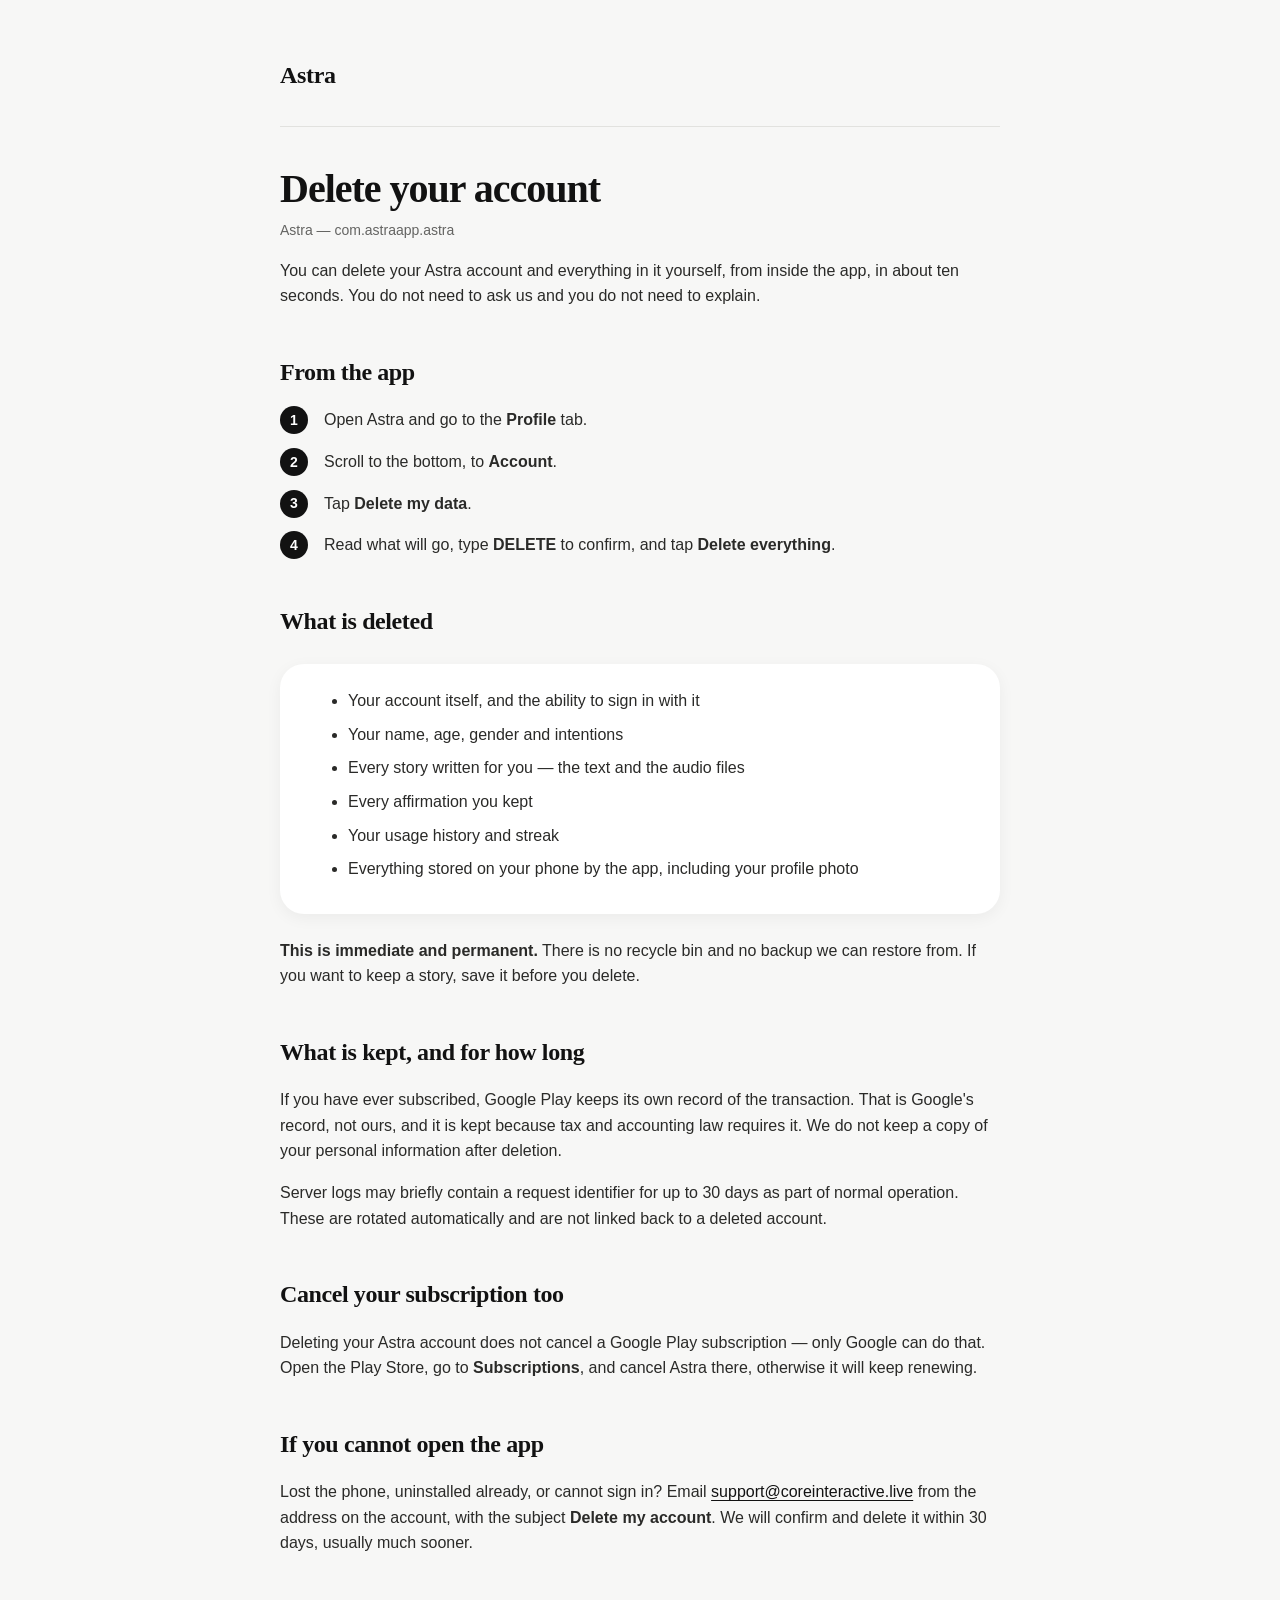
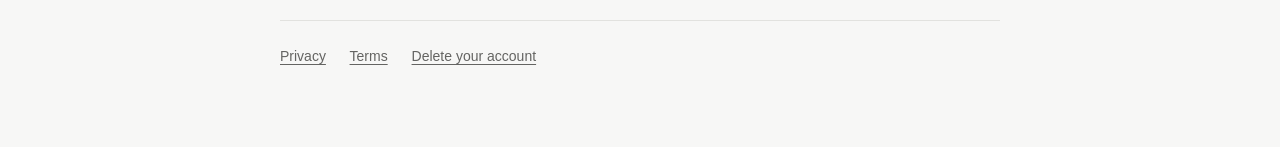
==== delete-account.html @ a24674e2 "Astra policies: privacy, terms, account deletion Served by GitHub Pages so the Play listing and the " ====
<!DOCTYPE html>
<html lang="en">
<head>
<meta charset="utf-8">
<meta name="viewport" content="width=device-width, initial-scale=1">
<title>Delete your Astra account</title>
<link rel="stylesheet" href="legal.css">
</head>
<body>
<main>
  <header><a class="wordmark" href="index.html">Astra</a></header>

  <h1>Delete your account</h1>
  <p class="updated">Astra — com.astraapp.astra</p>

  <p>You can delete your Astra account and everything in it yourself, from
  inside the app, in about ten seconds. You do not need to ask us and you do
  not need to explain.</p>

  <h2>From the app</h2>
  <ol class="steps">
    <li>Open Astra and go to the <strong>Profile</strong> tab.</li>
    <li>Scroll to the bottom, to <strong>Account</strong>.</li>
    <li>Tap <strong>Delete my data</strong>.</li>
    <li>Read what will go, type <strong>DELETE</strong> to confirm, and tap
    <strong>Delete everything</strong>.</li>
  </ol>

  <h2>What is deleted</h2>
  <div class="card">
    <ul style="margin:0">
      <li>Your account itself, and the ability to sign in with it</li>
      <li>Your name, age, gender and intentions</li>
      <li>Every story written for you — the text and the audio files</li>
      <li>Every affirmation you kept</li>
      <li>Your usage history and streak</li>
      <li>Everything stored on your phone by the app, including your profile
      photo</li>
    </ul>
  </div>

  <p><strong>This is immediate and permanent.</strong> There is no recycle bin
  and no backup we can restore from. If you want to keep a story, save it
  before you delete.</p>

  <h2>What is kept, and for how long</h2>
  <p>If you have ever subscribed, Google Play keeps its own record of the
  transaction. That is Google's record, not ours, and it is kept because tax and
  accounting law requires it. We do not keep a copy of your personal
  information after deletion.</p>
  <p>Server logs may briefly contain a request identifier for up to 30 days as
  part of normal operation. These are rotated automatically and are not linked
  back to a deleted account.</p>

  <h2>Cancel your subscription too</h2>
  <p>Deleting your Astra account does not cancel a Google Play subscription —
  only Google can do that. Open the Play Store, go to
  <strong>Subscriptions</strong>, and cancel Astra there, otherwise it will keep
  renewing.</p>

  <h2>If you cannot open the app</h2>
  <p>Lost the phone, uninstalled already, or cannot sign in? Email
  <a href="mailto:support@coreinteractive.live">support@coreinteractive.live</a> from the
  address on the account, with the subject <strong>Delete my account</strong>.
  We will confirm and delete it within 30 days, usually much sooner.</p>

  <footer>
    <a href="privacy.html">Privacy</a>
    <a href="terms.html">Terms</a>
    <a href="delete-account.html">Delete your account</a>
  </footer>
</main>
</body>
</html>
---- legal.css ----
/* Shared styling for the legal pages, matching the app: ink on paper. */
:root {
  --ink: #121212;
  --dim: #646462;
  --line: #e2e2df;
  --paper: #f7f7f6;
}

* { box-sizing: border-box; }

body {
  margin: 0;
  padding: 0 20px 80px;
  background: var(--paper);
  color: var(--ink);
  font-family: Inter, -apple-system, BlinkMacSystemFont, "Segoe UI", Roboto, sans-serif;
  font-size: 16px;
  line-height: 1.6;
  -webkit-font-smoothing: antialiased;
}

main { max-width: 720px; margin: 0 auto; }

header {
  padding: 56px 0 32px;
  border-bottom: 1px solid var(--line);
  margin-bottom: 40px;
}

.wordmark {
  font-family: "Playfair Display", Georgia, serif;
  font-weight: 700;
  font-size: 24px;
  letter-spacing: -0.3px;
  text-decoration: none;
  color: var(--ink);
}

h1 {
  font-family: "Playfair Display", Georgia, serif;
  font-weight: 700;
  font-size: 40px;
  line-height: 1.1;
  letter-spacing: -1px;
  margin: 24px 0 8px;
}

h2 {
  font-family: "Playfair Display", Georgia, serif;
  font-weight: 700;
  font-size: 24px;
  letter-spacing: -0.4px;
  margin: 44px 0 12px;
}

h3 { font-size: 16px; font-weight: 600; margin: 28px 0 6px; }

.updated { color: var(--dim); font-size: 14px; margin: 0; }

p, li { color: #2a2a28; }
li { margin-bottom: 8px; }

a { color: var(--ink); text-decoration: underline; text-underline-offset: 3px; }

table {
  width: 100%;
  border-collapse: collapse;
  margin: 16px 0;
  font-size: 15px;
}

th, td {
  text-align: left;
  padding: 12px 12px 12px 0;
  border-bottom: 1px solid var(--line);
  vertical-align: top;
}

th { font-weight: 600; }

.card {
  background: #fff;
  border-radius: 24px;
  padding: 24px 28px;
  margin: 24px 0;
  box-shadow: 0 4px 16px rgba(0, 0, 0, 0.05);
}

.steps { counter-reset: step; list-style: none; padding: 0; }

.steps li {
  counter-increment: step;
  position: relative;
  padding-left: 44px;
  margin-bottom: 16px;
}

.steps li::before {
  content: counter(step);
  position: absolute;
  left: 0;
  top: -1px;
  width: 28px;
  height: 28px;
  border-radius: 999px;
  background: var(--ink);
  color: #fff;
  font-size: 14px;
  font-weight: 600;
  display: flex;
  align-items: center;
  justify-content: center;
}

footer {
  margin-top: 64px;
  padding-top: 24px;
  border-top: 1px solid var(--line);
  color: var(--dim);
  font-size: 14px;
}

footer a { color: var(--dim); margin-right: 20px; }

@media (max-width: 520px) {
  h1 { font-size: 32px; }
  header { padding-top: 36px; }
}
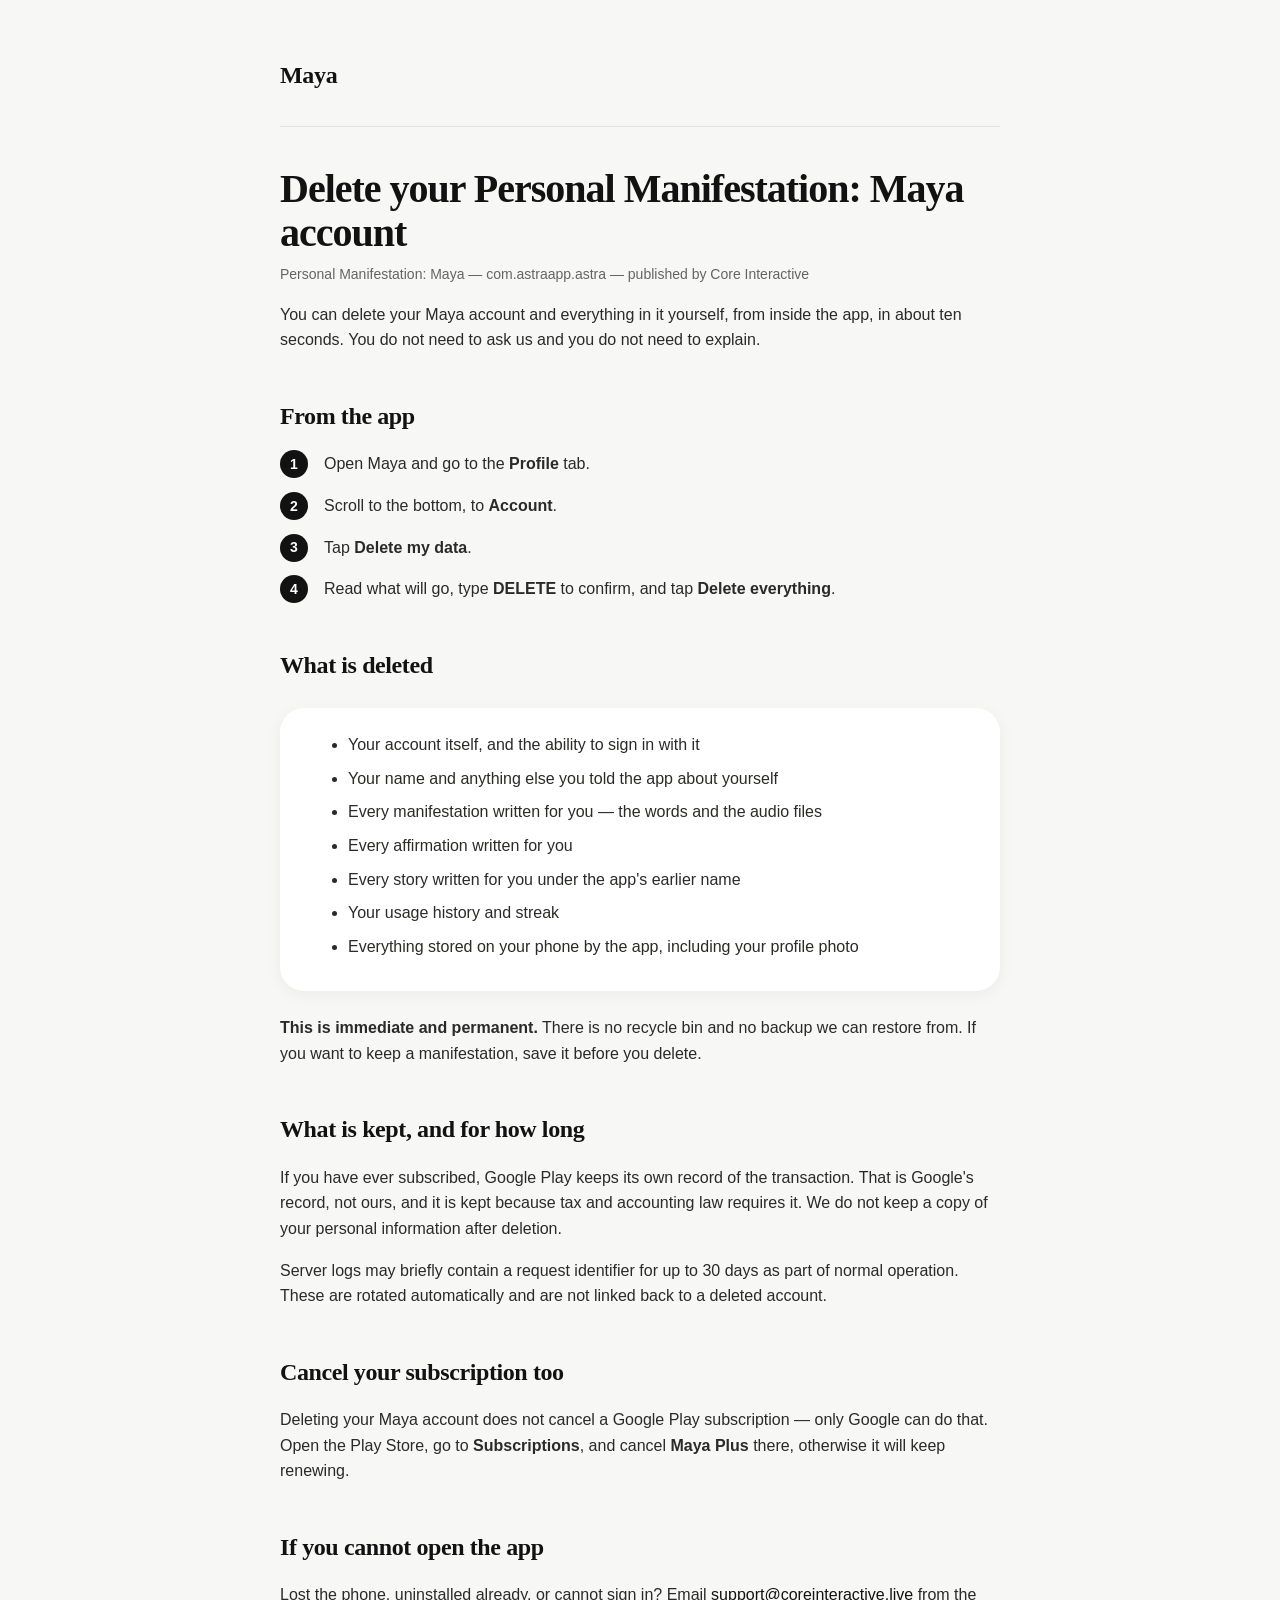
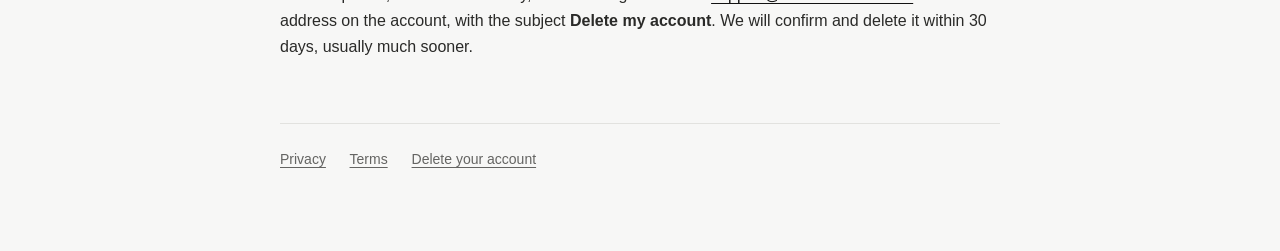
==== commit 4a81716b: "fix: name the app Google is actually reviewing, and stop promising twenty Play refused the last rele" ====
--- a/delete-account.html
+++ b/delete-account.html
@@ -3,23 +3,38 @@
 <head>
 <meta charset="utf-8">
 <meta name="viewport" content="width=device-width, initial-scale=1">
-<title>Delete your Astra account</title>
+<title>Delete your Personal Manifestation: Maya account</title>
 <link rel="stylesheet" href="legal.css">
 </head>
 <body>
 <main>
-  <header><a class="wordmark" href="index.html">Astra</a></header>
+  <header><a class="wordmark" href="index.html">Maya</a></header>
 
-  <h1>Delete your account</h1>
-  <p class="updated">Astra — com.astraapp.astra</p>
+  <h1>Delete your Personal Manifestation: Maya account</h1>
 
-  <p>You can delete your Astra account and everything in it yourself, from
+  <!--
+    The app is named three ways in the first hundred words on purpose: the
+    listing name, the short name, and the package id.
+
+    Google rejected this page once for exactly that. The listing had been
+    renamed from Astra to Personal Manifestation: Maya and this page had not,
+    so a reviewer looking for the app named in the store could not find it
+    here and could not confirm the two belonged together. The rule is that the
+    page must reference the app, the developer, or the company as named in the
+    Play listing; naming all three costs a line and removes the ambiguity.
+  -->
+  <p class="updated">
+    Personal Manifestation: Maya &mdash; com.astraapp.astra &mdash;
+    published by Core Interactive
+  </p>
+
+  <p>You can delete your Maya account and everything in it yourself, from
   inside the app, in about ten seconds. You do not need to ask us and you do
   not need to explain.</p>
 
   <h2>From the app</h2>
   <ol class="steps">
-    <li>Open Astra and go to the <strong>Profile</strong> tab.</li>
+    <li>Open Maya and go to the <strong>Profile</strong> tab.</li>
     <li>Scroll to the bottom, to <strong>Account</strong>.</li>
     <li>Tap <strong>Delete my data</strong>.</li>
     <li>Read what will go, type <strong>DELETE</strong> to confirm, and tap
@@ -30,9 +45,11 @@
   <div class="card">
     <ul style="margin:0">
       <li>Your account itself, and the ability to sign in with it</li>
-      <li>Your name, age, gender and intentions</li>
-      <li>Every story written for you — the text and the audio files</li>
-      <li>Every affirmation you kept</li>
+      <li>Your name and anything else you told the app about yourself</li>
+      <li>Every manifestation written for you &mdash; the words and the audio
+      files</li>
+      <li>Every affirmation written for you</li>
+      <li>Every story written for you under the app's earlier name</li>
       <li>Your usage history and streak</li>
       <li>Everything stored on your phone by the app, including your profile
       photo</li>
@@ -40,8 +57,8 @@
   </div>
 
   <p><strong>This is immediate and permanent.</strong> There is no recycle bin
-  and no backup we can restore from. If you want to keep a story, save it
-  before you delete.</p>
+  and no backup we can restore from. If you want to keep a manifestation, save
+  it before you delete.</p>
 
   <h2>What is kept, and for how long</h2>
   <p>If you have ever subscribed, Google Play keeps its own record of the
@@ -53,16 +70,17 @@
   back to a deleted account.</p>
 
   <h2>Cancel your subscription too</h2>
-  <p>Deleting your Astra account does not cancel a Google Play subscription —
-  only Google can do that. Open the Play Store, go to
-  <strong>Subscriptions</strong>, and cancel Astra there, otherwise it will keep
-  renewing.</p>
+  <p>Deleting your Maya account does not cancel a Google Play subscription
+  &mdash; only Google can do that. Open the Play Store, go to
+  <strong>Subscriptions</strong>, and cancel <strong>Maya Plus</strong> there,
+  otherwise it will keep renewing.</p>
 
   <h2>If you cannot open the app</h2>
   <p>Lost the phone, uninstalled already, or cannot sign in? Email
-  <a href="mailto:support@coreinteractive.live">support@coreinteractive.live</a> from the
-  address on the account, with the subject <strong>Delete my account</strong>.
-  We will confirm and delete it within 30 days, usually much sooner.</p>
+  <a href="mailto:support@coreinteractive.live">support@coreinteractive.live</a>
+  from the address on the account, with the subject
+  <strong>Delete my account</strong>. We will confirm and delete it within 30
+  days, usually much sooner.</p>
 
   <footer>
     <a href="privacy.html">Privacy</a>
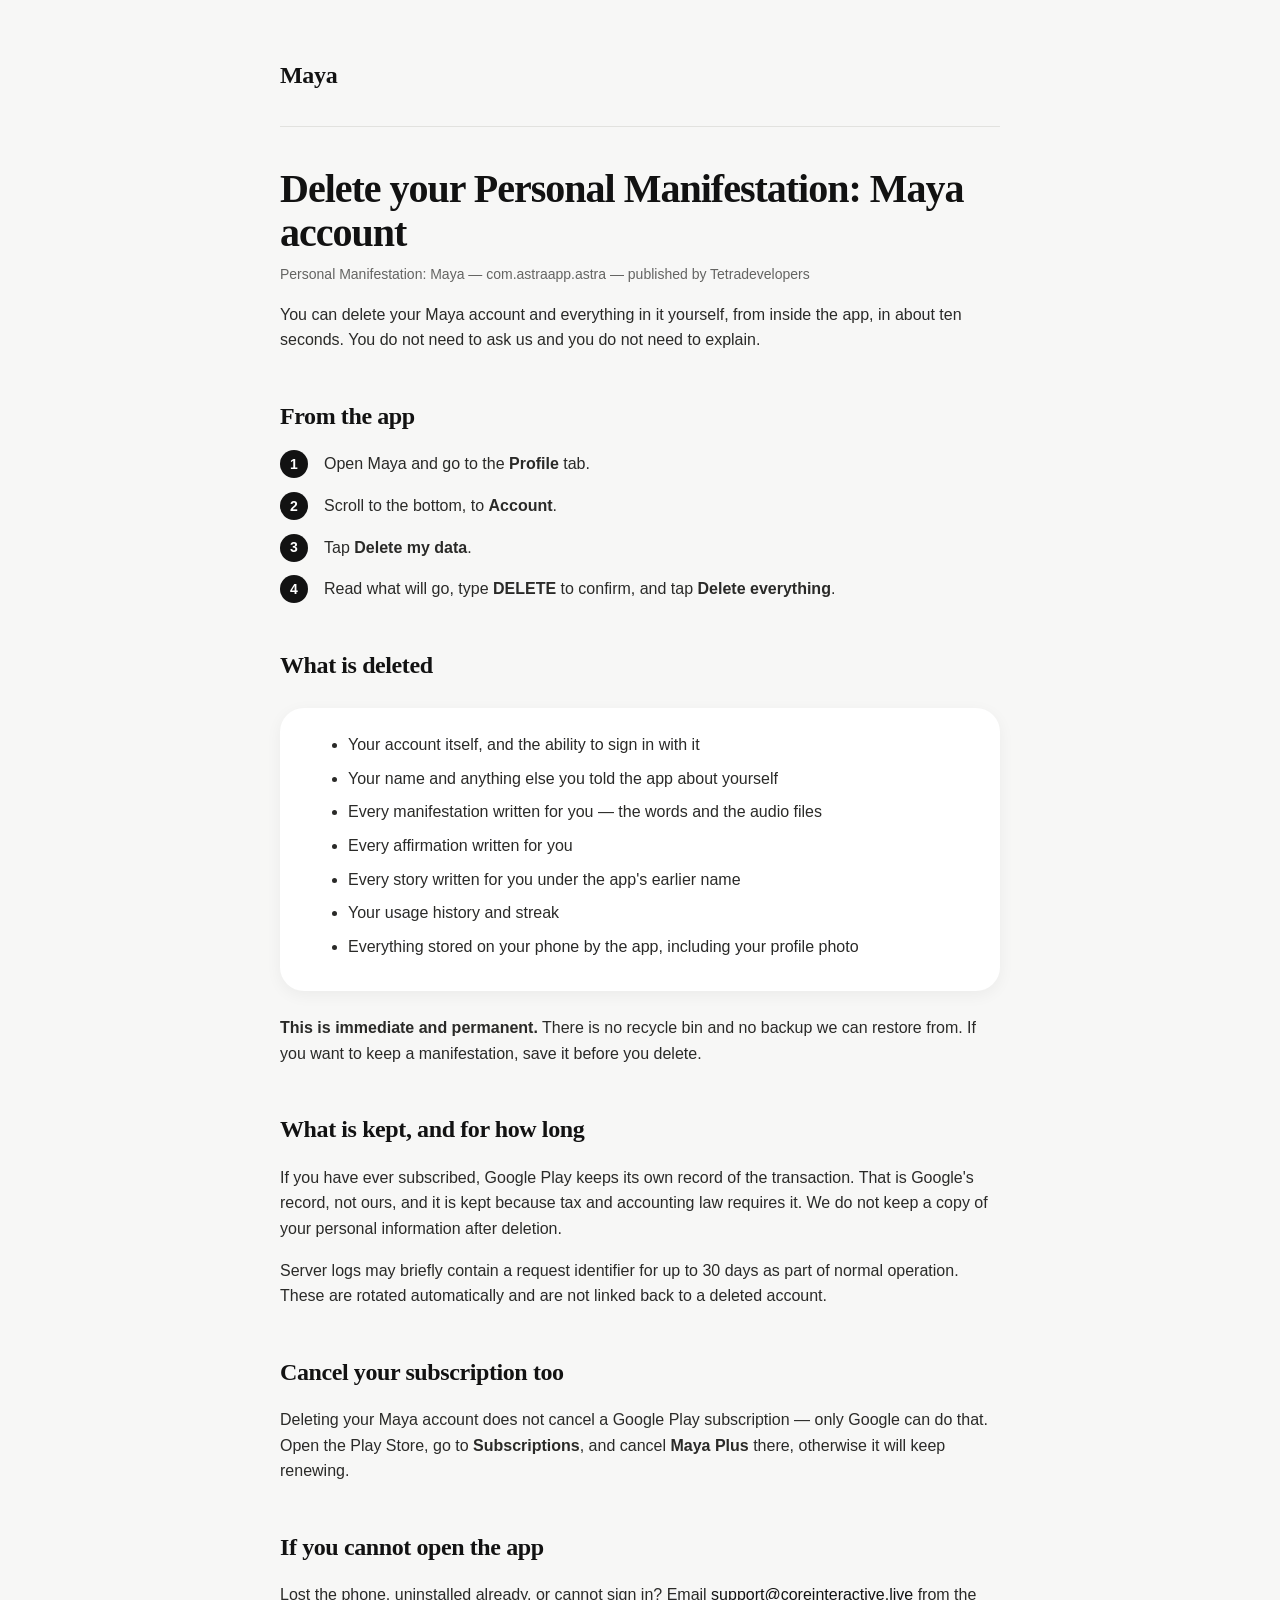
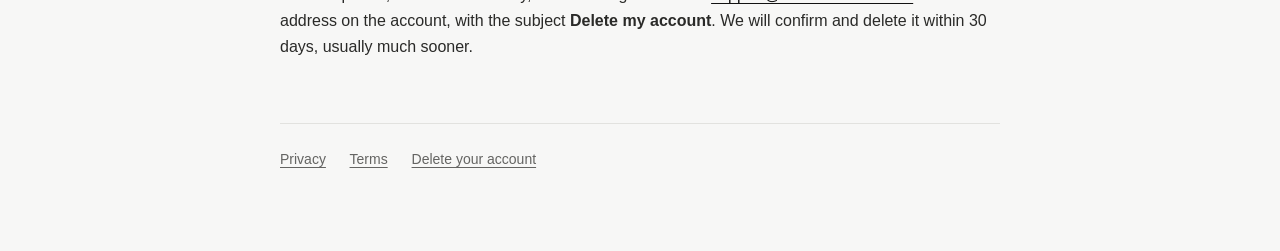
==== commit 17925489: "fix: the publisher is Tetradevelopers, which is what the listing says The rejection asked for the ap" ====
--- a/delete-account.html
+++ b/delete-account.html
@@ -25,7 +25,7 @@
   -->
   <p class="updated">
     Personal Manifestation: Maya &mdash; com.astraapp.astra &mdash;
-    published by Core Interactive
+    published by Tetradevelopers
   </p>
 
   <p>You can delete your Maya account and everything in it yourself, from
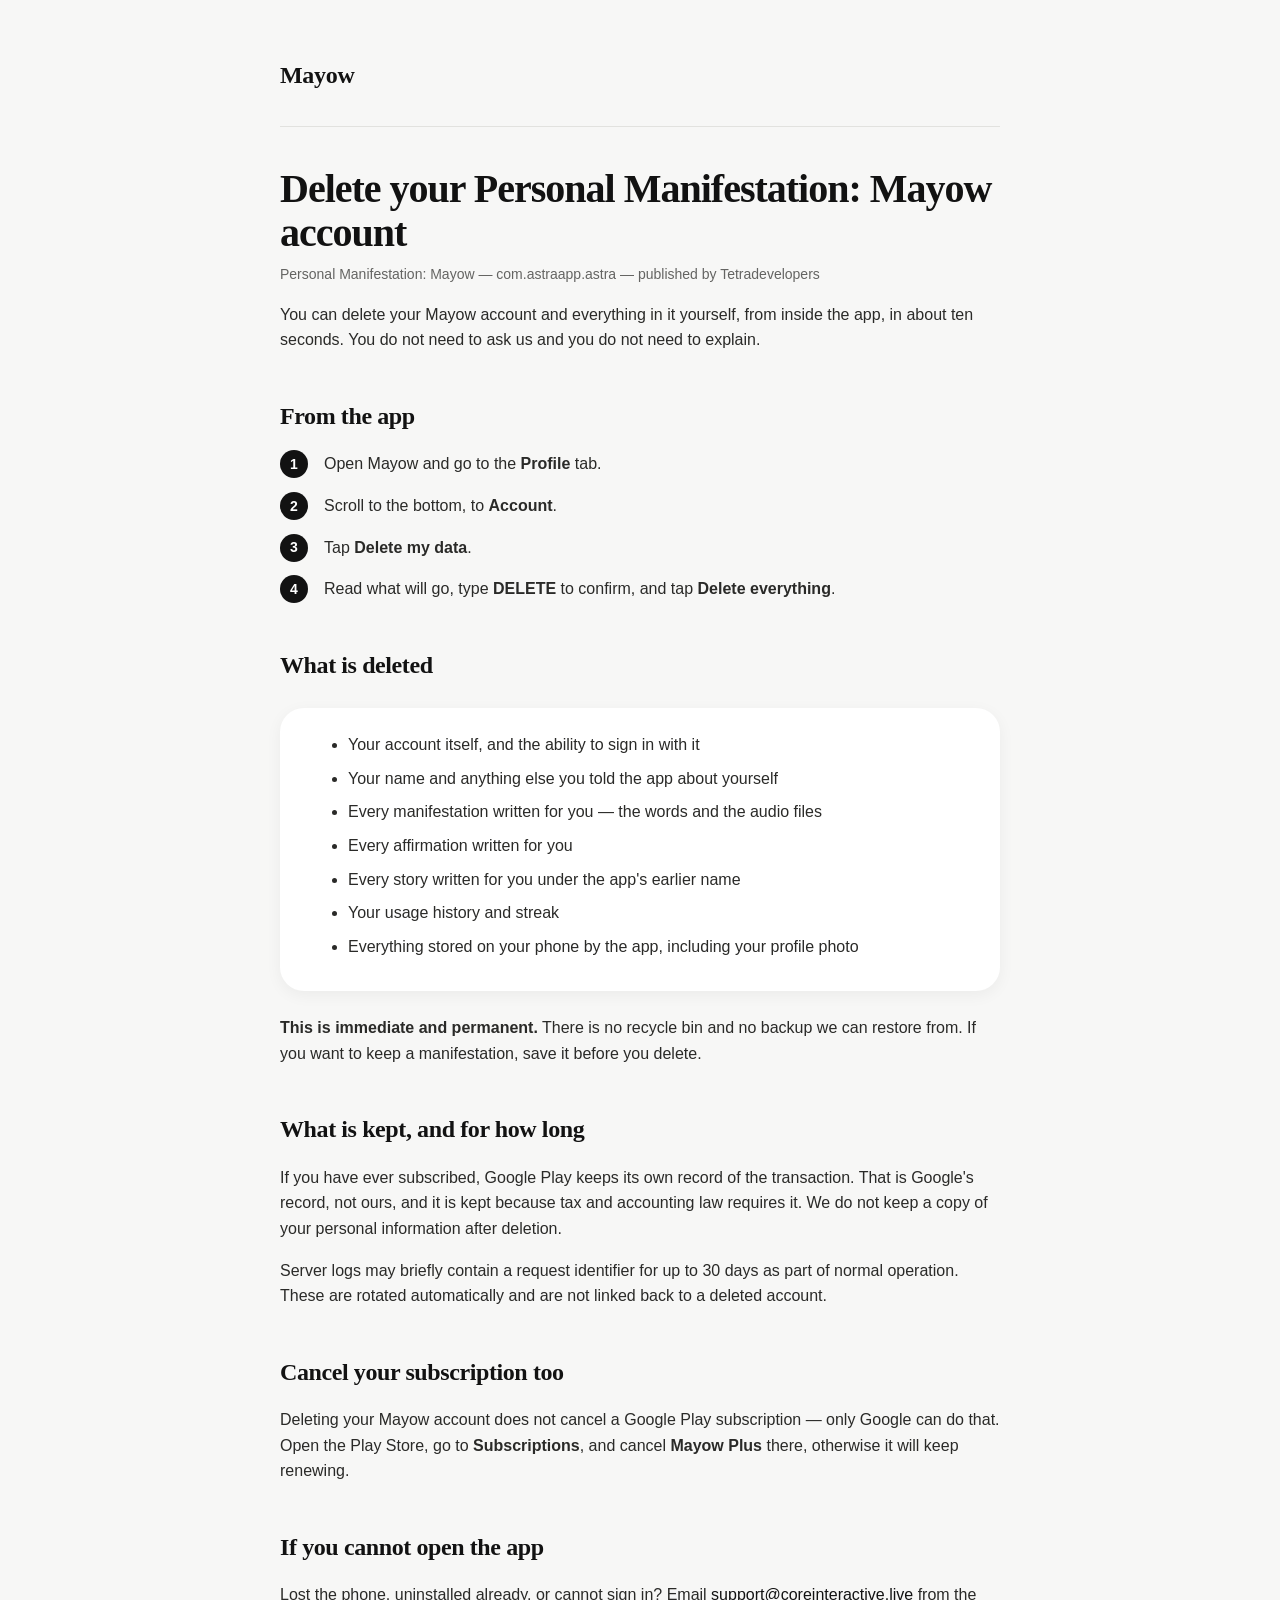
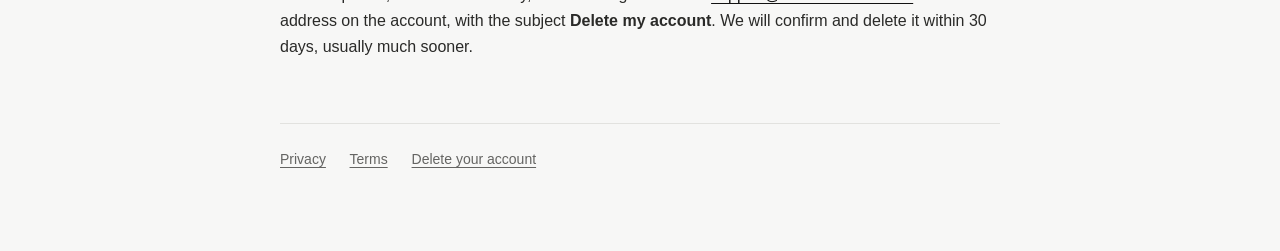
==== commit 6b6996bd: "Rename the app to Mayow, add the 7-day trial and 60 manifestations a month, and update the AI provid" ====
--- a/delete-account.html
+++ b/delete-account.html
@@ -3,38 +3,38 @@
 <head>
 <meta charset="utf-8">
 <meta name="viewport" content="width=device-width, initial-scale=1">
-<title>Delete your Personal Manifestation: Maya account</title>
+<title>Delete your Personal Manifestation: Mayow account</title>
 <link rel="stylesheet" href="legal.css">
 </head>
 <body>
 <main>
-  <header><a class="wordmark" href="index.html">Maya</a></header>
+  <header><a class="wordmark" href="index.html">Mayow</a></header>
 
-  <h1>Delete your Personal Manifestation: Maya account</h1>
+  <h1>Delete your Personal Manifestation: Mayow account</h1>
 
   <!--
     The app is named three ways in the first hundred words on purpose: the
     listing name, the short name, and the package id.
 
     Google rejected this page once for exactly that. The listing had been
-    renamed from Astra to Personal Manifestation: Maya and this page had not,
+    renamed from Astra to Personal Manifestation: Mayow and this page had not,
     so a reviewer looking for the app named in the store could not find it
     here and could not confirm the two belonged together. The rule is that the
     page must reference the app, the developer, or the company as named in the
     Play listing; naming all three costs a line and removes the ambiguity.
   -->
   <p class="updated">
-    Personal Manifestation: Maya &mdash; com.astraapp.astra &mdash;
+    Personal Manifestation: Mayow &mdash; com.astraapp.astra &mdash;
     published by Tetradevelopers
   </p>
 
-  <p>You can delete your Maya account and everything in it yourself, from
+  <p>You can delete your Mayow account and everything in it yourself, from
   inside the app, in about ten seconds. You do not need to ask us and you do
   not need to explain.</p>
 
   <h2>From the app</h2>
   <ol class="steps">
-    <li>Open Maya and go to the <strong>Profile</strong> tab.</li>
+    <li>Open Mayow and go to the <strong>Profile</strong> tab.</li>
     <li>Scroll to the bottom, to <strong>Account</strong>.</li>
     <li>Tap <strong>Delete my data</strong>.</li>
     <li>Read what will go, type <strong>DELETE</strong> to confirm, and tap
@@ -70,9 +70,9 @@
   back to a deleted account.</p>
 
   <h2>Cancel your subscription too</h2>
-  <p>Deleting your Maya account does not cancel a Google Play subscription
+  <p>Deleting your Mayow account does not cancel a Google Play subscription
   &mdash; only Google can do that. Open the Play Store, go to
-  <strong>Subscriptions</strong>, and cancel <strong>Maya Plus</strong> there,
+  <strong>Subscriptions</strong>, and cancel <strong>Mayow Plus</strong> there,
   otherwise it will keep renewing.</p>
 
   <h2>If you cannot open the app</h2>
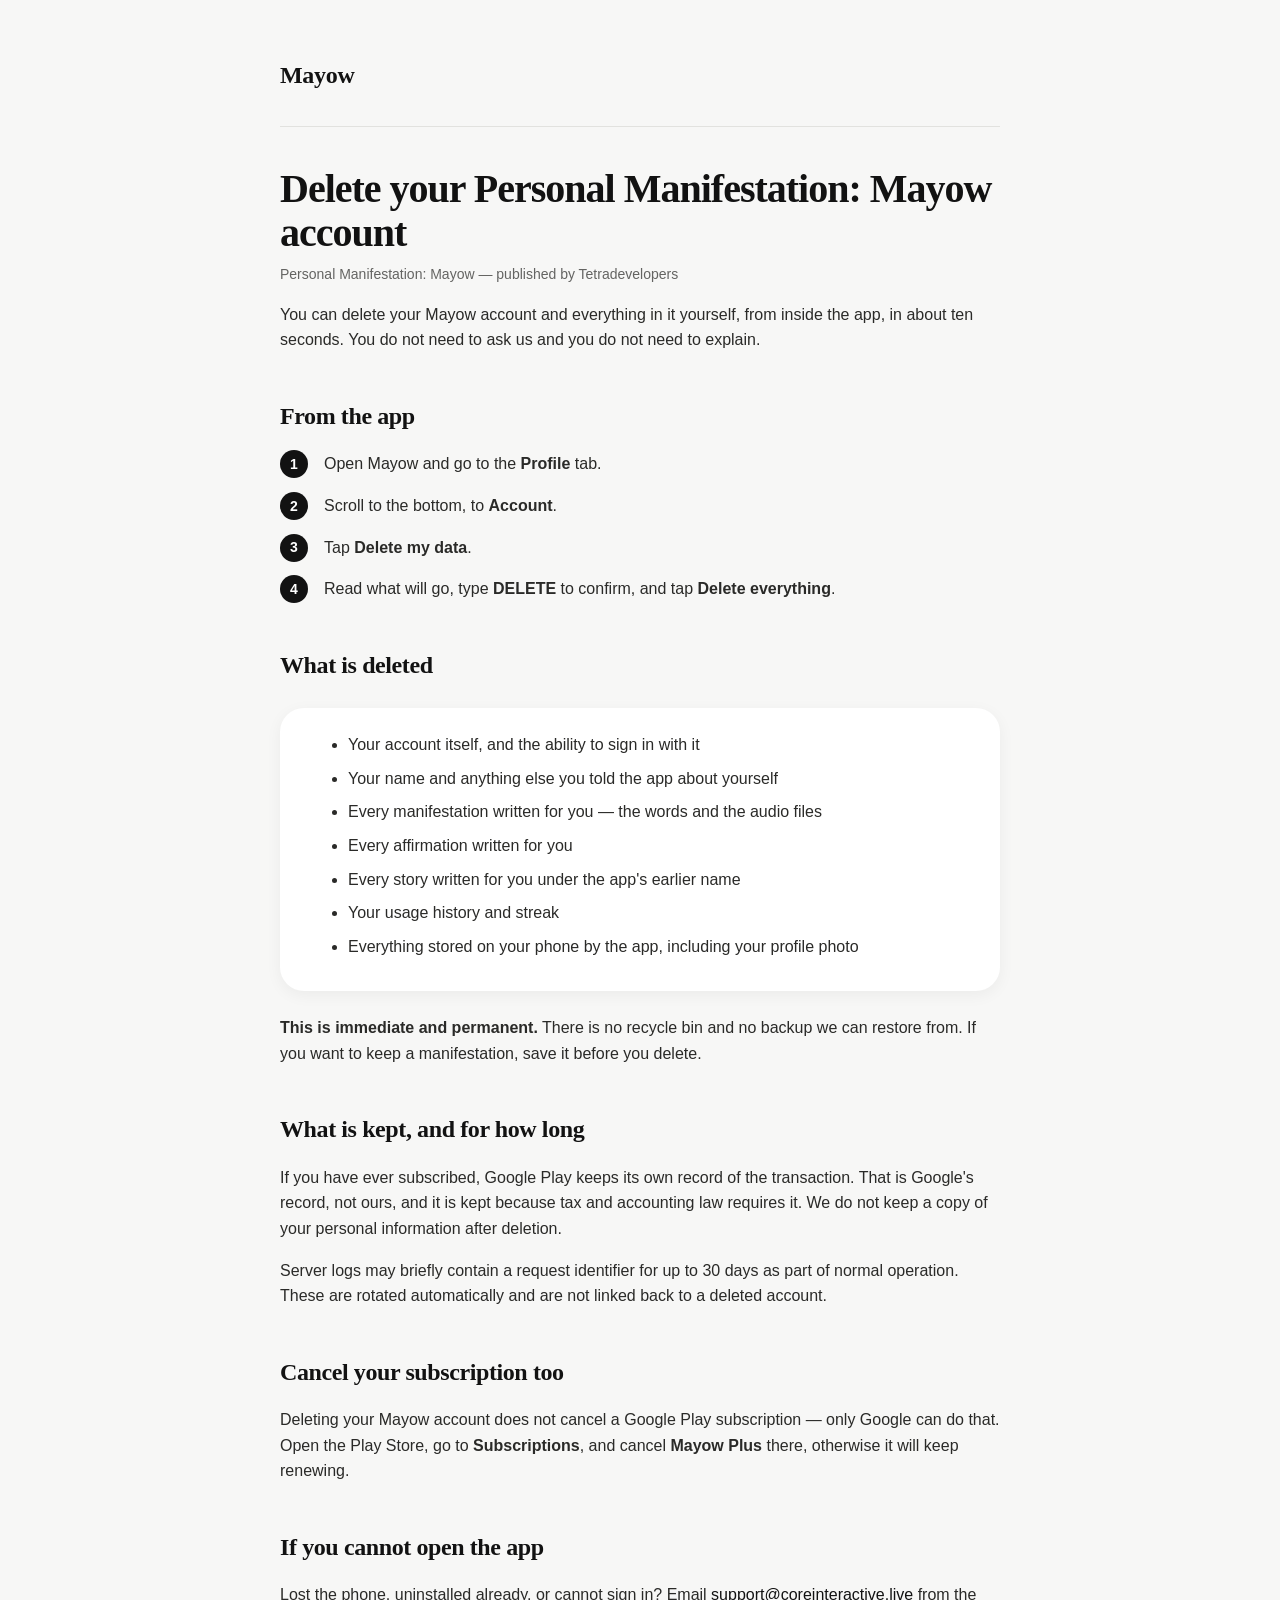
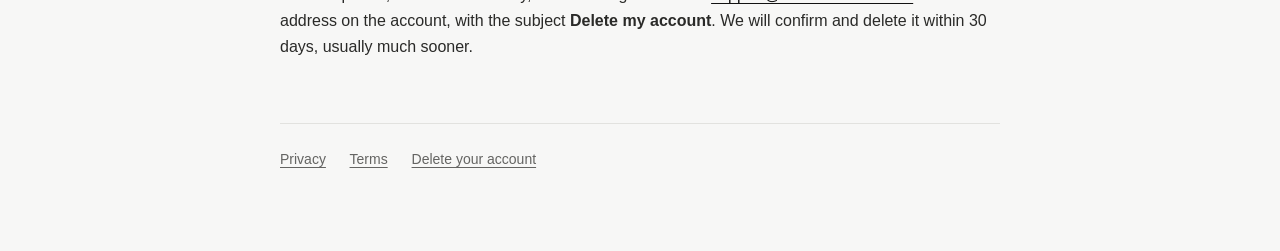
==== commit 6a29dddc: "Remove package name from terms and delete-account pages" ====
--- a/delete-account.html
+++ b/delete-account.html
@@ -24,7 +24,7 @@
     Play listing; naming all three costs a line and removes the ambiguity.
   -->
   <p class="updated">
-    Personal Manifestation: Mayow &mdash; com.astraapp.astra &mdash;
+    Personal Manifestation: Mayow &mdash;
     published by Tetradevelopers
   </p>
 
